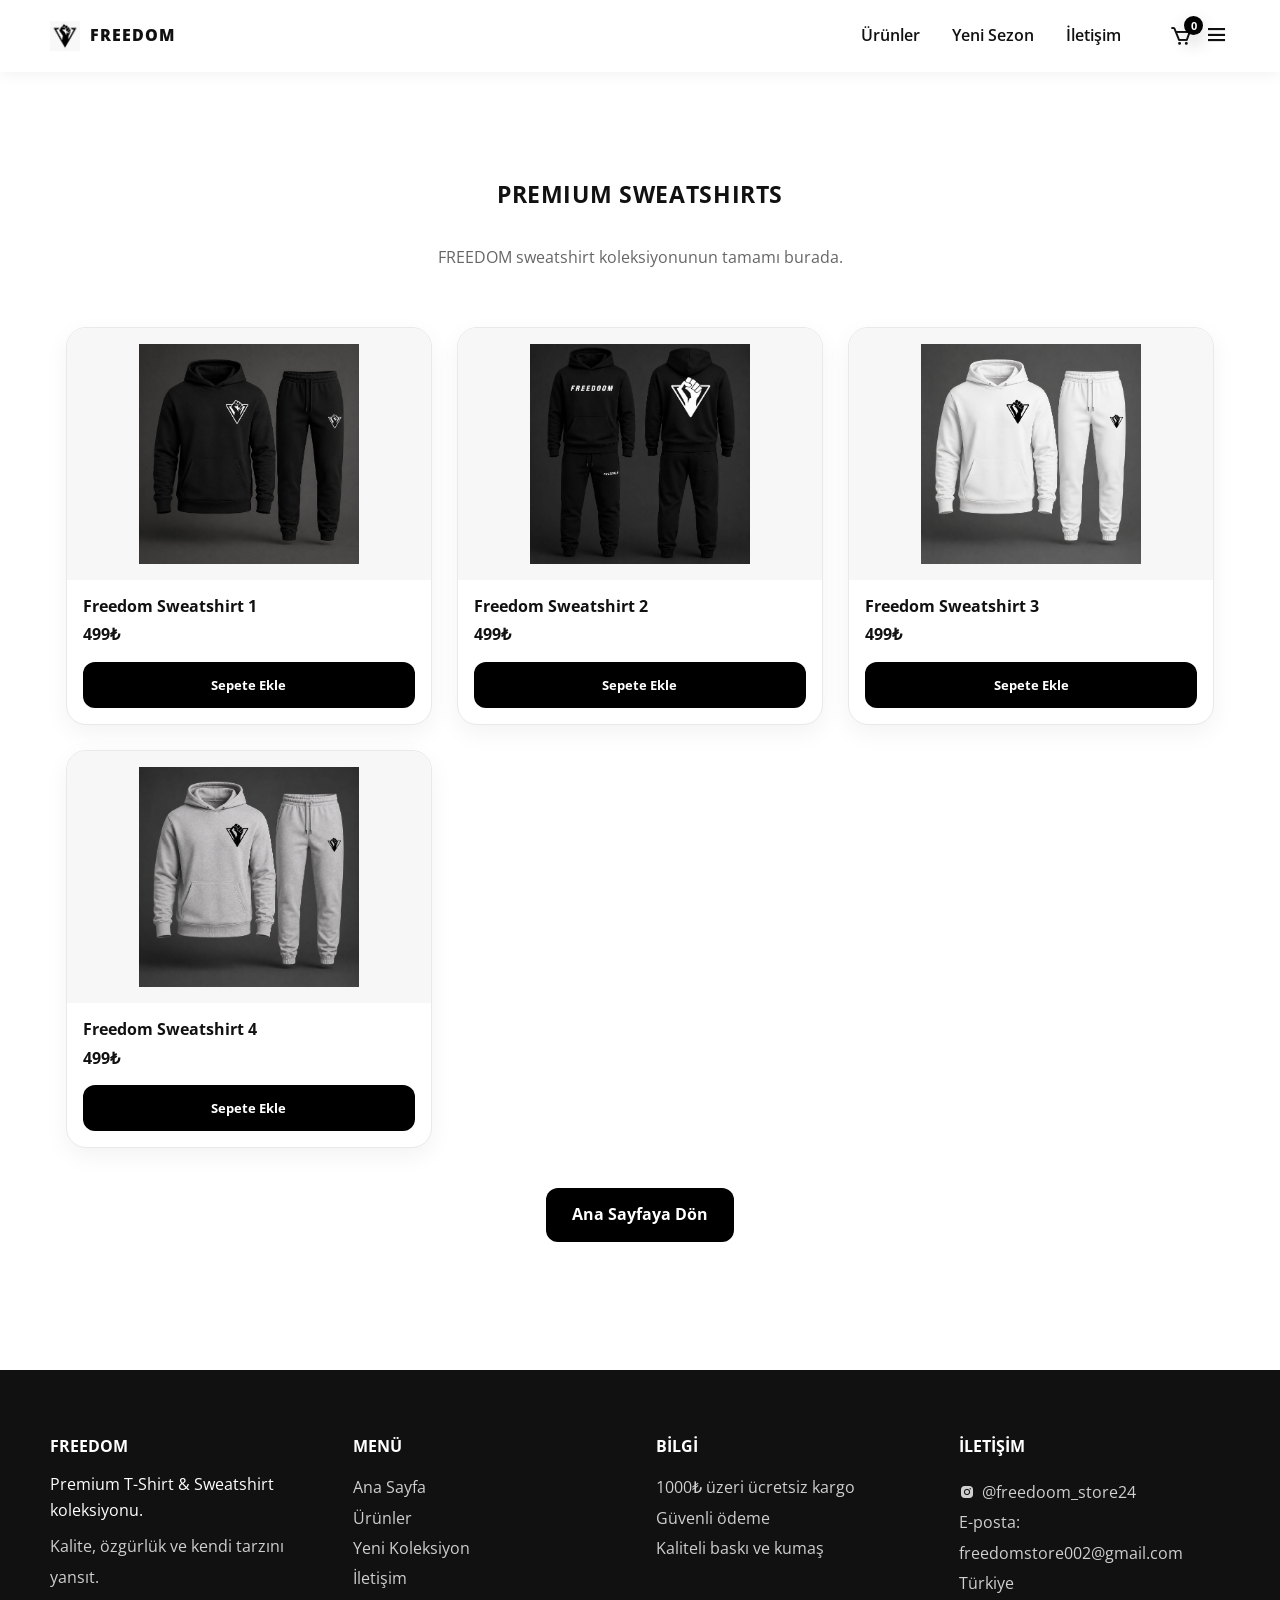
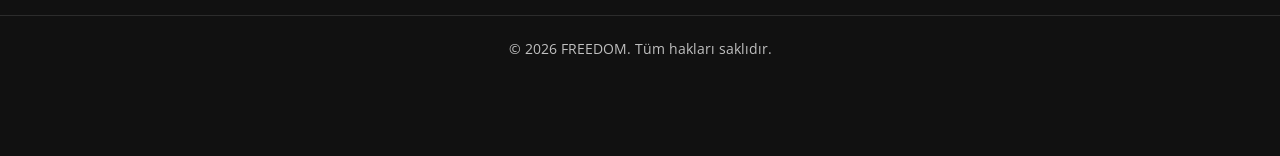
==== premium-sweatshirts.html @ 33b05106 "Create premium-sweatshirts.html" ====
<!DOCTYPE html>
<html lang="tr">
<head>
    <meta charset="UTF-8" />
    <meta name="viewport" content="width=device-width, initial-scale=1.0" />
    <title>Premium Sweatshirts | FREEDOM</title>

    <link rel="stylesheet" href="css/styles.css" />
    <link href="https://cdn.jsdelivr.net/npm/boxicons@2.0.5/css/boxicons.min.css" rel="stylesheet" />
</head>
<body>
    <!--===== HEADER =====-->
    <header class="l-header">
        <nav class="nav bd-grid">
            <a href="index.html" class="nav__logo">
                <img src="img/logo.png" alt="FREEDOM Logo" class="logo-img" />
                <span>FREEDOM</span>
            </a>

            <div class="nav__menu" id="nav-menu">
                <ul class="nav__list">
                    <li class="nav__item"><a href="index.html#featured" class="nav__link">Ürünler</a></li>
                    <li class="nav__item"><a href="index.html#new" class="nav__link">Yeni Sezon</a></li>
                    <li class="nav__item"><a href="index.html#iletisim" class="nav__link">İletişim</a></li>
                </ul>
            </div>

            <div class="nav__actions">
                <a href="sepet.html" class="nav__cart" aria-label="Sepet">
                    <i class="bx bx-cart"></i>
                    <span class="cart-badge" id="cart-count">0</span>
                </a>
                <i class="bx bx-menu nav__toggle" id="nav-toggle"></i>
            </div>
        </nav>
    </header>

    <main class="product-page">
        <section class="section">
            <div class="bd-grid">
                <h1 class="section-title" style="margin-bottom: .5rem;">PREMIUM SWEATSHIRTS</h1>
                <p style="text-align:center;color:#666;margin-bottom:2rem;">
                    FREEDOM sweatshirt koleksiyonunun tamamı burada.
                </p>

                <div class="new__container bd-grid">
                    <!-- 1 -->
                    <div class="new__card">
                        <div class="new__image-wrap">
                            <img src="img/sweat1..jpeg" alt="Freedom Sweatshirt 1" class="new__img" />
                        </div>
                        <div class="new__content">
                            <h3 class="new__name">Freedom Sweatshirt 1</h3>
                            <span class="new__price">499₺</span>
                            <div class="new__actions">
                                <button class="button add-to-cart"
                                    data-id="sweat1"
                                    data-name="Freedom Sweatshirt 1"
                                    data-price="499"
                                    data-image="img/sweat1..jpeg">
                                    Sepete Ekle
                                </button>
                            </div>
                        </div>
                    </div>

                    <!-- 2 -->
                    <div class="new__card">
                        <div class="new__image-wrap">
                            <img src="img/sweat2..jpeg" alt="Freedom Sweatshirt 2" class="new__img" />
                        </div>
                        <div class="new__content">
                            <h3 class="new__name">Freedom Sweatshirt 2</h3>
                            <span class="new__price">499₺</span>
                            <div class="new__actions">
                                <button class="button add-to-cart"
                                    data-id="sweat2"
                                    data-name="Freedom Sweatshirt 2"
                                    data-price="499"
                                    data-image="img/sweat2..jpeg">
                                    Sepete Ekle
                                </button>
                            </div>
                        </div>
                    </div>

                    <!-- 3 -->
                    <div class="new__card">
                        <div class="new__image-wrap">
                            <img src="img/sweat3..jpeg" alt="Freedom Sweatshirt 3" class="new__img" />
                        </div>
                        <div class="new__content">
                            <h3 class="new__name">Freedom Sweatshirt 3</h3>
                            <span class="new__price">499₺</span>
                            <div class="new__actions">
                                <button class="button add-to-cart"
                                    data-id="sweat3"
                                    data-name="Freedom Sweatshirt 3"
                                    data-price="499"
                                    data-image="img/sweat3..jpeg">
                                    Sepete Ekle
                                </button>
                            </div>
                        </div>
                    </div>

                    <!-- 4 -->
                    <div class="new__card">
                        <div class="new__image-wrap">
                            <img src="img/sweat4.jpeg" alt="Freedom Sweatshirt 4" class="new__img" />
                        </div>
                        <div class="new__content">
                            <h3 class="new__name">Freedom Sweatshirt 4</h3>
                            <span class="new__price">499₺</span>
                            <div class="new__actions">
                                <button class="button add-to-cart"
                                    data-id="sweat4"
                                    data-name="Freedom Sweatshirt 4"
                                    data-price="499"
                                    data-image="img/sweat4.jpeg">
                                    Sepete Ekle
                                </button>
                            </div>
                        </div>
                    </div>
                </div>

                <div style="text-align:center; margin-top: 1rem;">
                    <a href="index.html" class="button button--light">Ana Sayfaya Dön</a>
                </div>
            </div>
        </section>
    </main>

    <!--===== FOOTER =====-->
    <footer class="footer section" id="iletisim">
        <div class="footer__container bd-grid">
            <div class="footer__box">
                <h3 class="footer__title">FREEDOM</h3>
                <p class="footer__deal">Premium T-Shirt & Sweatshirt koleksiyonu.</p>
                <p class="footer__link">Kalite, özgürlük ve kendi tarzını yansıt.</p>
            </div>

            <div class="footer__box">
                <h3 class="footer__title">MENÜ</h3>
                <ul>
                    <li><a href="index.html" class="footer__link">Ana Sayfa</a></li>
                    <li><a href="index.html#featured" class="footer__link">Ürünler</a></li>
                    <li><a href="index.html#new" class="footer__link">Yeni Koleksiyon</a></li>
                    <li><a href="index.html#iletisim" class="footer__link">İletişim</a></li>
                </ul>
            </div>

            <div class="footer__box">
                <h3 class="footer__title">BİLGİ</h3>
                <ul>
                    <li><span class="footer__link">1000₺ üzeri ücretsiz kargo</span></li>
                    <li><span class="footer__link">Güvenli ödeme</span></li>
                    <li><span class="footer__link">Kaliteli baskı ve kumaş</span></li>
                </ul>
            </div>

            <div class="footer__box">
                <h3 class="footer__title">İLETİŞİM</h3>
                <a href="https://instagram.com/freedoom_store24" target="_blank" class="footer__social">
                    <i class="bx bxl-instagram-alt"></i> @freedoom_store24
                </a>
                <p class="footer__link">E-posta: freedomstore002@gmail.com</p>
                <p class="footer__link">Türkiye</p>
            </div>
        </div>

        <p class="footer__copy">&#169; 2026 FREEDOM. Tüm hakları saklıdır.</p>
    </footer>

    <script src="js/main.js"></script>
</body>
</html>
---- css/styles.css ----
/*===== GOOGLE FONTS =====*/
@import url("https://fonts.googleapis.com/css2?family=Open+Sans:wght@400;600;700;800&display=swap");

/*===== VARIABLES =====*/
:root {
  --header-height: 4.5rem;

  --first-color: #000000;
  --first-color-alt: #1f1f1f;
  --white-color: #ffffff;
  --dark-color: #111111;
  --dark-color-light: #666666;
  --gray-color: #f7f7f7;
  --border-color: #e9e9e9;

  --body-font: "Open Sans", sans-serif;

  --big-font-size: 2.4rem;
  --h1-font-size: 1.65rem;
  --h2-font-size: 1.2rem;
  --normal-font-size: 0.95rem;
  --small-font-size: 0.82rem;

  --font-semi: 600;
  --font-bold: 700;
  --font-extra: 800;

  --mb-1: 0.5rem;
  --mb-2: 1rem;
  --mb-3: 1.5rem;
  --mb-4: 2rem;
  --mb-5: 3rem;

  --radius-sm: 10px;
  --radius-md: 16px;
  --radius-lg: 22px;

  --shadow-sm: 0 8px 20px rgba(0, 0, 0, 0.05);
  --shadow-md: 0 16px 40px rgba(0, 0, 0, 0.10);

  --z-fixed: 100;
}

@media screen and (min-width: 768px) {
  :root {
    --big-font-size: 4.8rem;
    --h1-font-size: 2.2rem;
    --h2-font-size: 1.45rem;
    --normal-font-size: 1rem;
    --small-font-size: 0.86rem;
  }
}

/*===== BASE =====*/
*,
::before,
::after {
  box-sizing: border-box;
}

html {
  scroll-behavior: smooth;
}

body {
  margin: var(--header-height) 0 0 0;
  font-family: var(--body-font);
  font-size: var(--normal-font-size);
  color: var(--dark-color);
  background: var(--white-color);
  line-height: 1.6;
}

h1,
h2,
h3,
p {
  margin: 0;
}

ul {
  margin: 0;
  padding: 0;
  list-style: none;
}

a {
  text-decoration: none;
  color: var(--dark-color);
}

img {
  max-width: 100%;
  display: block;
  height: auto;
}

button,
input,
textarea {
  font-family: var(--body-font);
}

/*===== REUSABLE =====*/
.section {
  padding: 4rem 0;
}

.section-title {
  font-size: var(--h2-font-size);
  text-align: center;
  margin-bottom: 0.5rem;
  color: var(--dark-color);
  letter-spacing: 0.04rem;
}

.section-all {
  display: inline-flex;
  align-items: center;
  justify-content: center;
  margin: 0 auto var(--mb-3);
  padding: 10px 18px;
  border: 1px solid #ddd;
  border-radius: 999px;
  color: #111;
  background: #fff;
  font-size: 0.85rem;
  font-weight: 700;
  transition: 0.3s;
}

.section-all:hover {
  background: #111;
  color: #fff;
  border-color: #111;
  transform: translateY(-2px);
}

.bd-grid {
  max-width: 1180px;
  width: calc(100% - 2rem);
  margin-left: auto;
  margin-right: auto;
  display: grid;
  gap: 1.5rem;
}

.button {
  display: inline-flex;
  align-items: center;
  justify-content: center;
  gap: 0.45rem;
  background: var(--first-color);
  color: var(--white-color);
  padding: 14px 26px;
  border-radius: 12px;
  font-weight: var(--font-bold);
  border: none;
  cursor: pointer;
  transition: 0.25s ease;
}

.button:hover {
  background: var(--first-color-alt);
  transform: translateY(-2px);
}

/*===== HEADER / NAV =====*/
.l-header {
  position: fixed;
  top: 0;
  left: 0;
  width: 100%;
  z-index: var(--z-fixed);
  background: rgba(255, 255, 255, 0.96);
  backdrop-filter: blur(10px);
  box-shadow: 0 2px 14px rgba(0, 0, 0, 0.06);
}

.nav {
  height: var(--header-height);
  display: flex;
  align-items: center;
  justify-content: space-between;
}

.nav__logo {
  display: inline-flex;
  align-items: center;
  gap: 10px;
  font-weight: var(--font-extra);
  color: var(--dark-color);
}

.logo-img {
  width: 30px !important;
  height: 30px !important;
  object-fit: contain;
}

.nav__logo span {
  font-size: 1rem;
  letter-spacing: 0.06rem;
}

.nav__actions {
  display: flex;
  align-items: center;
  gap: 0.75rem;
}

.nav__cart {
  position: relative;
  display: inline-flex;
  align-items: center;
  justify-content: center;
  color: var(--dark-color);
  font-size: 1.45rem;
}

.cart-badge {
  position: absolute;
  top: -8px;
  right: -11px;
  min-width: 19px;
  height: 19px;
  padding: 0 5px;
  border-radius: 999px;
  background: var(--first-color);
  color: var(--white-color);
  font-size: 11px;
  font-weight: 700;
  display: flex;
  align-items: center;
  justify-content: center;
  line-height: 1;
  box-shadow: 0 8px 18px rgba(0, 0, 0, 0.18);
}

.nav__toggle {
  font-size: 1.6rem;
  cursor: pointer;
  color: var(--dark-color);
}

@media screen and (max-width: 767px) {
  .nav__menu {
    position: fixed;
    top: var(--header-height);
    right: -100%;
    width: 82%;
    max-width: 320px;
    height: calc(100vh - var(--header-height));
    background: var(--white-color);
    padding: 2rem 1.5rem;
    box-shadow: -10px 0 30px rgba(0, 0, 0, 0.08);
    transition: 0.35s ease;
  }

  .nav__list {
    display: flex;
    flex-direction: column;
    gap: 1.4rem;
  }

  .nav__link {
    font-weight: var(--font-semi);
  }

  .show {
    right: 0;
  }
}

@media screen and (min-width: 768px) {
  body {
    margin-top: 0;
  }

  .nav__menu {
    margin-left: auto;
    margin-right: 1.5rem;
  }

  .nav__list {
    display: flex;
    align-items: center;
    gap: 2rem;
  }

  .nav__link {
    font-weight: var(--font-semi);
    position: relative;
  }

  .nav__link::after {
    content: "";
    position: absolute;
    left: 0;
    bottom: -6px;
    width: 0;
    height: 2px;
    background: var(--dark-color);
    transition: 0.25s ease;
  }

  .nav__link:hover::after {
    width: 100%;
  }

  .nav__toggle {
    display: none;
  }
}

/*===== HOME =====*/
.home {
  background: linear-gradient(180deg, #fafafa 0%, #f4f4f4 100%);
}

.home__container {
  min-height: calc(100vh - var(--header-height));
  display: grid;
  align-items: center;
  gap: 2rem;
  padding: 2rem 0 3rem;
}

.home__data {
  text-align: center;
}

.home__title {
  font-size: var(--big-font-size);
  line-height: 1;
  letter-spacing: 0.18rem;
  margin-bottom: 1.4rem;
  font-weight: var(--font-extra);
}

.home__title span {
  display: block;
  margin-top: 0.8rem;
  font-size: var(--h1-font-size);
  letter-spacing: 0.14rem;
  font-weight: var(--font-semi);
}

.home__img {
  width: 100%;
  max-width: 320px;
  margin: 0 auto;
  object-fit: contain;
}

@media screen and (min-width: 1024px) {
  .home__container {
    grid-template-columns: 1fr 1fr;
    gap: 2rem;
    padding: 4rem 0 2rem;
  }

  .home__data {
    text-align: left;
    max-width: 560px;
  }

  .home__img {
    max-width: 760px;
    justify-self: end;
  }
}

/*===== COLLECTION =====*/
.collection__container {
  grid-template-columns: 1fr;
}

.collection__box {
  background: var(--gray-color);
  border-radius: 24px;
  overflow: hidden;
  padding: 1.5rem;
  display: grid;
  align-items: center;
  gap: 1.25rem;
  min-height: 280px;
  transition: 0.25s ease;
  box-shadow: 0 8px 24px rgba(0, 0, 0, 0.04);
}

.collection__box:hover {
  transform: translateY(-4px);
  box-shadow: 0 18px 40px rgba(0, 0, 0, 0.10);
}

.collection__img {
  width: 100%;
  max-width: 220px;
  margin: 0 auto;
  object-fit: cover;
}

.collection__data {
  text-align: center;
}

.collection__subtitle {
  color: var(--dark-color-light);
  font-size: var(--normal-font-size);
  text-transform: uppercase;
}

.collection__title {
  font-size: var(--h1-font-size);
  margin-bottom: 0.9rem;
  text-transform: uppercase;
  line-height: 1.2;
}

.collection__view {
  color: var(--dark-color-light);
  font-weight: var(--font-semi);
}

.collection__view:hover {
  text-decoration: underline;
}

@media screen and (min-width: 768px) {
  .collection__container {
    grid-template-columns: repeat(2, 1fr);
  }

  .collection__box {
    grid-template-columns: 1fr auto;
  }

  .collection__data {
    text-align: left;
  }

  .collection__img {
    margin: 0;
    max-width: 240px;
    height: 260px;
  }
}

/*===== FEATURED =====*/
.featured__container {
  grid-template-columns: 1fr;
  gap: 2rem;
}

.featured__product {
  display: block;
  color: var(--dark-color);
  background: #fff;
  border-radius: 18px;
  padding: 1rem 1rem 1.25rem;
  box-shadow: 0 8px 24px rgba(0, 0, 0, 0.05);
  transition: 0.35s;
  overflow: hidden;
}

.featured__product:hover {
  transform: translateY(-8px);
  box-shadow: 0 18px 40px rgba(0, 0, 0, 0.10);
}

.featured__box {
  position: relative;
  min-height: 280px;
  background: var(--gray-color);
  border-radius: var(--radius-md);
  display: flex;
  align-items: center;
  justify-content: center;
  padding: 1rem;
  overflow: hidden;
}

.featured__img {
  width: 220px;
  max-width: 100%;
  object-fit: contain;
  transition: transform 0.35s ease;
}

.featured__product:hover .featured__img {
  transform: scale(1.04);
}

.featured__new {
  position: absolute;
  top: 12px;
  left: 12px;
  background: var(--first-color);
  color: var(--white-color);
  font-size: 11px;
  padding: 6px 10px;
  border-radius: 999px;
  font-weight: var(--font-bold);
}

.featured__data {
  text-align: center;
  margin-top: 1rem;
}

.featured__name {
  font-size: 0.95rem;
  font-weight: 700;
  text-transform: uppercase;
  margin-bottom: 0.35rem;
}

.featured__price {
  display: block;
  margin-top: 0.35rem;
  font-size: 1rem;
  color: #111;
  font-weight: 700;
}

.featured__info {
  color: var(--dark-color-light);
  font-size: 0.88rem;
  line-height: 1.5;
  margin-top: 0.35rem;
}

@media screen and (min-width: 768px) {
  .featured__container {
    grid-template-columns: repeat(2, 1fr);
  }
}

@media screen and (min-width: 1100px) {
  .featured__container {
    grid-template-columns: repeat(4, 1fr);
  }
}

/*===== OFFER =====*/
.offer.section {
  padding-top: 1rem;
}

.offer__bg {
  background: url("../img/offer.jpg") center/cover no-repeat;
  border-radius: 24px;
  overflow: hidden;
}

.offer__data {
  padding: 4rem 1rem;
  text-align: center;
  background: rgba(0, 0, 0, 0.52);
  color: var(--white-color);
}

.offer__title {
  font-size: var(--h1-font-size);
  margin-bottom: 0.75rem;
  letter-spacing: 0.05rem;
  text-transform: uppercase;
}

.offer__description {
  max-width: 620px;
  margin: 0 auto 1.2rem;
  letter-spacing: 0.08rem;
}

/*===== NEW COLLECTION =====*/
.new__container {
  grid-template-columns: repeat(2, 1fr);
  gap: 1.6rem;
}

.new__card {
  background: #fff;
  border: 1px solid var(--border-color);
  border-radius: 20px;
  overflow: hidden;
  transition: 0.35s;
  box-shadow: 0 8px 24px rgba(0, 0, 0, 0.05);
}

.new__card:hover {
  transform: translateY(-6px);
  box-shadow: 0 18px 40px rgba(0, 0, 0, 0.10);
}

.new__image-wrap {
  position: relative;
  background: var(--gray-color);
  min-height: 240px;
  display: flex;
  align-items: center;
  justify-content: center;
  padding: 1rem;
  overflow: hidden;
}

.new__img {
  width: 100%;
  max-width: 220px;
  height: 220px;
  object-fit: contain;
  margin: 0 auto;
}

.new__overlay {
  position: absolute;
  inset: 0;
  background: rgba(0, 0, 0, 0.18);
  display: flex;
  align-items: center;
  justify-content: center;
  opacity: 0;
  transition: 0.25s ease;
}

.new__card:hover .new__overlay {
  opacity: 1;
}

.new__content {
  padding: 1rem;
}

.new__name {
  font-size: 0.98rem;
  font-weight: var(--font-bold);
  margin-bottom: 0.35rem;
  line-height: 1.35;
}

.new__price {
  display: inline-block;
  margin-bottom: 0.85rem;
  font-weight: var(--font-bold);
}

.new__actions {
  display: grid;
  gap: 0.7rem;
}

.new__actions .button {
  width: 100%;
}

@media screen and (min-width: 768px) {
  .new__container {
    grid-template-columns: repeat(3, 1fr);
  }
}

/*===== NEWSLETTER =====*/
.newsletter {
  text-align: center;
}

.newsletter__subscribed {
  background: #f8f8f8;
  border-radius: 24px;
  padding: 2rem 1.25rem;
}

.newsletter__description {
  max-width: 560px;
  margin: 0 auto 1rem;
  color: var(--dark-color-light);
}

.newsletter__form {
  display: grid;
  grid-template-columns: 1fr;
  gap: 0.75rem;
  max-width: 520px;
  margin: 0 auto;
}

.newsletter__input {
  min-height: 52px;
  border: 1px solid var(--border-color);
  background: var(--white-color);
  padding: 14px 16px;
  border-radius: 12px;
  outline: none;
}

@media screen and (min-width: 768px) {
  .newsletter__form {
    grid-template-columns: 1fr auto;
  }
}

/*===== FOOTER =====*/
.footer {
  background: var(--dark-color);
  color: var(--white-color);
}

.footer__container {
  grid-template-columns: 1fr;
  gap: 2rem;
}

.footer__title {
  margin-bottom: 0.8rem;
  font-size: 1rem;
}

.footer__deal {
  margin-bottom: 0.5rem;
}

.footer__link,
.footer__social {
  color: #cfcfcf;
  line-height: 1.9;
}

.footer__social {
  display: inline-flex;
  align-items: center;
  gap: 0.45rem;
  margin-top: 0.3rem;
}

.footer__link:hover,
.footer__social:hover {
  color: var(--white-color);
}

.footer__copy {
  border-top: 1px solid #2c2c2c;
  text-align: center;
  color: #c0c0c0;
  font-size: var(--small-font-size);
  padding: 1.4rem 1rem 2rem;
  margin-top: 1rem;
}

@media screen and (min-width: 768px) {
  .footer__container {
    grid-template-columns: repeat(2, 1fr);
  }
}

@media screen and (min-width: 1024px) {
  .footer__container {
    grid-template-columns: repeat(4, 1fr);
  }
}

/*===== PRODUCT PAGE =====*/
.product-page {
  padding: 7rem 0 4rem;
}

.product-detail {
  grid-template-columns: 1fr;
  gap: 2rem;
  align-items: center;
}

.product-detail__gallery {
  background: var(--gray-color);
  border-radius: var(--radius-lg);
  padding: 1.5rem;
  min-height: 420px;
  display: flex;
  align-items: center;
  justify-content: center;
}

.product-detail__gallery img {
  max-width: 420px;
  width: 100%;
  object-fit: contain;
}

.product-detail__title {
  font-size: var(--h1-font-size);
  margin-bottom: 0.8rem;
  line-height: 1.25;
}

.product-detail__price {
  display: inline-block;
  font-size: 1.45rem;
  font-weight: var(--font-extra);
  margin-bottom: 1rem;
}

.product-detail__meta {
  color: var(--dark-color-light);
  margin-bottom: 0.45rem;
}

.product-detail__description {
  margin-top: 1.25rem;
  color: var(--dark-color-light);
  line-height: 1.8;
}

.product-detail__buttons {
  display: flex;
  flex-wrap: wrap;
  gap: 0.85rem;
  margin-top: 2rem;
}

@media screen and (min-width: 900px) {
  .product-detail {
    grid-template-columns: 1fr 1fr;
  }
}

/*===== TOAST =====*/
.toast-container {
  position: fixed;
  top: 88px;
  right: 20px;
  z-index: 9999;
  display: flex;
  flex-direction: column;
  gap: 12px;
}

.toast {
  min-width: 260px;
  max-width: 340px;
  background: #111;
  color: #fff;
  padding: 14px 16px;
  border-radius: 16px;
  box-shadow: 0 16px 40px rgba(0, 0, 0, 0.22);
  display: flex;
  align-items: flex-start;
  gap: 12px;
  opacity: 0;
  transform: translateY(-10px);
  animation: toastIn 0.25s ease forwards;
}

.toast__icon {
  font-size: 1.25rem;
  line-height: 1;
  margin-top: 2px;
}

.toast__content {
  flex: 1;
}

.toast__title {
  font-size: 0.95rem;
  font-weight: 700;
  margin-bottom: 2px;
}

.toast__text {
  font-size: 0.85rem;
  color: rgba(255, 255, 255, 0.85);
  line-height: 1.45;
}

.toast.hide {
  animation: toastOut 0.25s ease forwards;
}

@keyframes toastIn {
  from {
    opacity: 0;
    transform: translateY(-10px);
  }
  to {
    opacity: 1;
    transform: translateY(0);
  }
}

@keyframes toastOut {
  from {
    opacity: 1;
    transform: translateY(0);
  }
  to {
    opacity: 0;
    transform: translateY(-10px);
  }
}

/*===== MOBILE =====*/
@media screen and (max-width: 767px) {
  .section-title {
    margin-bottom: 0.8rem;
  }

  .section-all {
    margin-bottom: 1.5rem;
  }

  .featured__product {
    padding: 0.85rem 0.85rem 1rem;
  }

  .featured__box {
    min-height: 220px;
  }

  .featured__img {
    width: 190px;
  }

  .new__img {
    height: 180px;
    max-width: 180px;
  }

  .toast-container {
    left: 14px;
    right: 14px;
    top: 78px;
  }

  .toast {
    max-width: 100%;
    min-width: 0;
  }

  .newsletter__form {
    grid-template-columns: 1fr;
  }
}
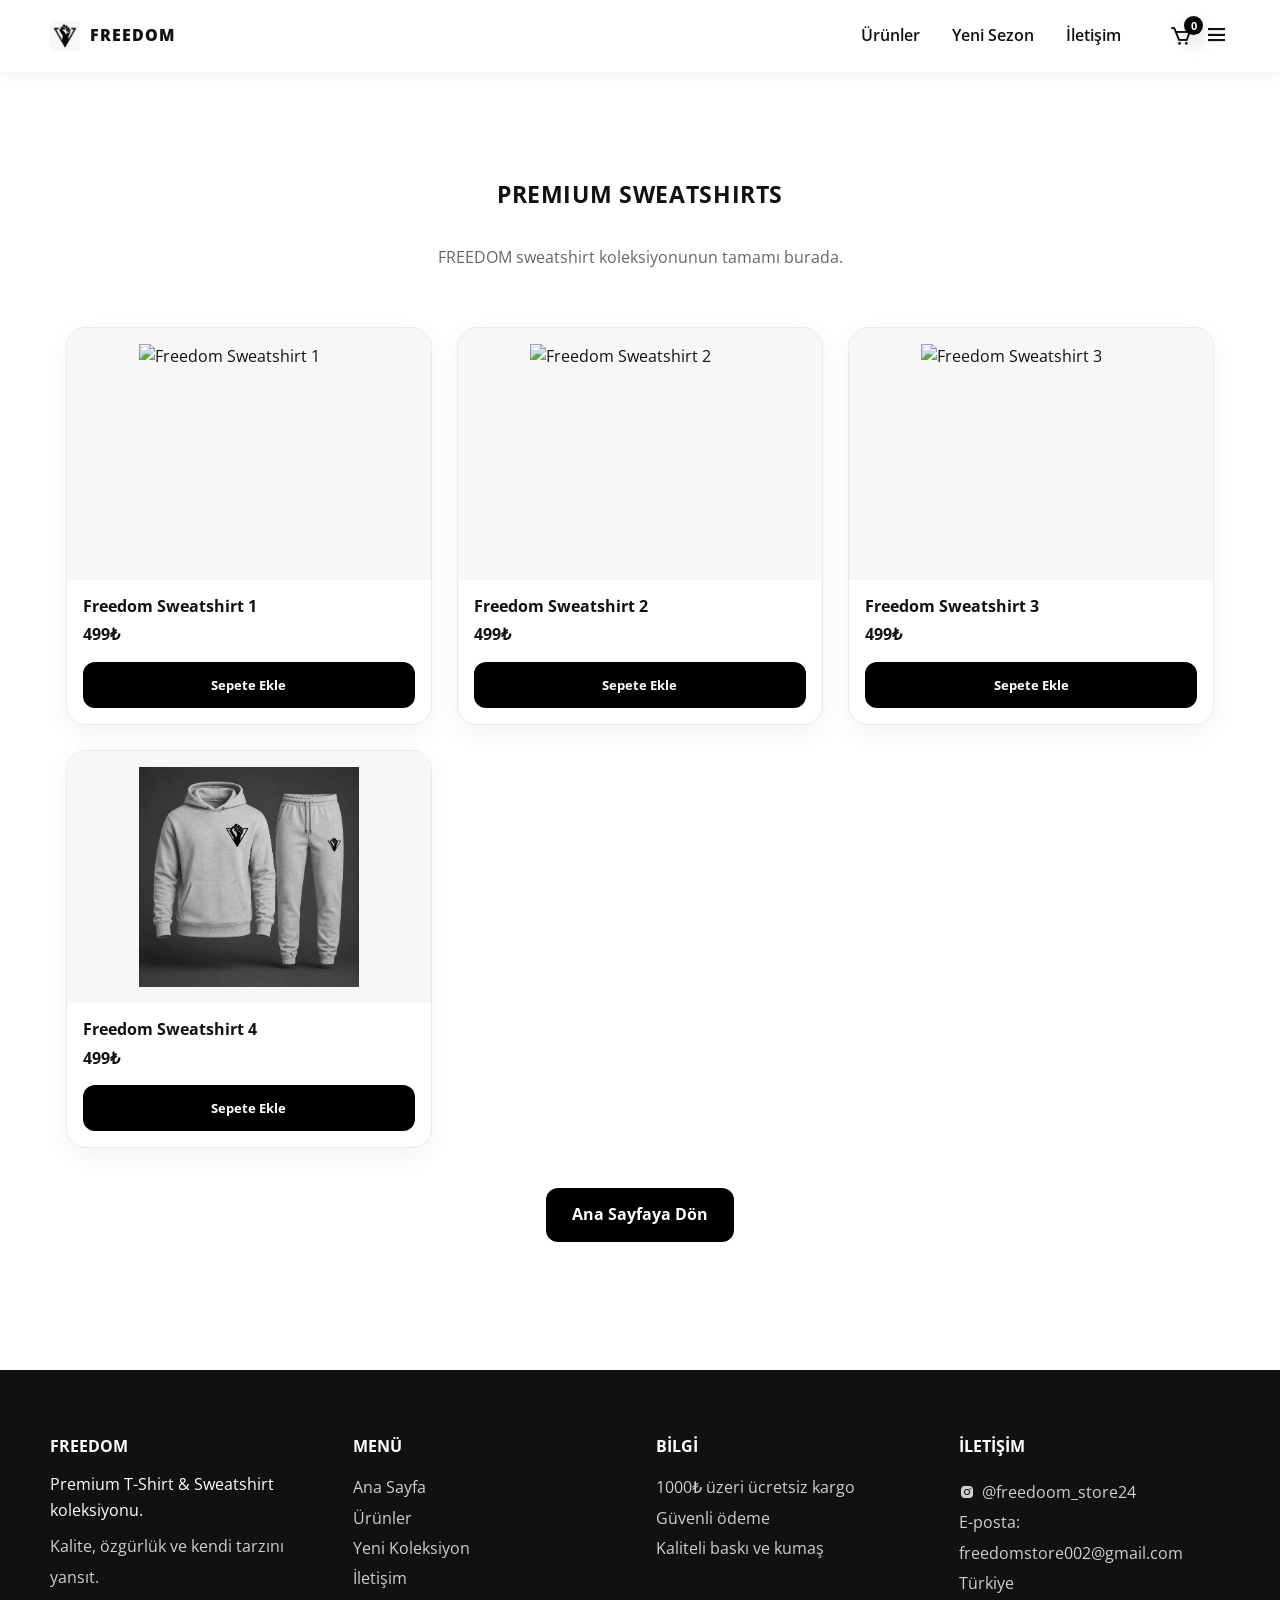
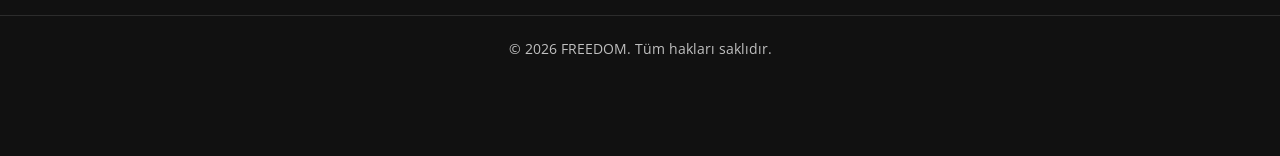
==== commit b703ba51: "Fix image paths and remove unnecessary comments" ====
--- a/premium-sweatshirts.html
+++ b/premium-sweatshirts.html
@@ -9,7 +9,6 @@
     <link href="https://cdn.jsdelivr.net/npm/boxicons@2.0.5/css/boxicons.min.css" rel="stylesheet" />
 </head>
 <body>
-    <!--===== HEADER =====-->
     <header class="l-header">
         <nav class="nav bd-grid">
             <a href="index.html" class="nav__logo">
@@ -38,16 +37,16 @@
     <main class="product-page">
         <section class="section">
             <div class="bd-grid">
-                <h1 class="section-title" style="margin-bottom: .5rem;">PREMIUM SWEATSHIRTS</h1>
+                <h1 class="section-title" style="margin-bottom:.5rem;">PREMIUM SWEATSHIRTS</h1>
                 <p style="text-align:center;color:#666;margin-bottom:2rem;">
                     FREEDOM sweatshirt koleksiyonunun tamamı burada.
                 </p>
 
                 <div class="new__container bd-grid">
-                    <!-- 1 -->
-                    <div class="new__card">
+
+                    <a class="new__card product-card-link" href="urun-detay.html?name=Freedom%20Sweatshirt%201&price=499&image=img/sweat1.jpeg">
                         <div class="new__image-wrap">
-                            <img src="img/sweat1..jpeg" alt="Freedom Sweatshirt 1" class="new__img" />
+                            <img src="img/sweat1.jpeg" alt="Freedom Sweatshirt 1" class="new__img" />
                         </div>
                         <div class="new__content">
                             <h3 class="new__name">Freedom Sweatshirt 1</h3>
@@ -57,17 +56,14 @@
                                     data-id="sweat1"
                                     data-name="Freedom Sweatshirt 1"
                                     data-price="499"
-                                    data-image="img/sweat1..jpeg">
-                                    Sepete Ekle
-                                </button>
+                                    data-image="img/sweat1.jpeg">Sepete Ekle</button>
                             </div>
                         </div>
-                    </div>
+                    </a>
 
-                    <!-- 2 -->
-                    <div class="new__card">
+                    <a class="new__card product-card-link" href="urun-detay.html?name=Freedom%20Sweatshirt%202&price=499&image=img/sweat2.jpeg">
                         <div class="new__image-wrap">
-                            <img src="img/sweat2..jpeg" alt="Freedom Sweatshirt 2" class="new__img" />
+                            <img src="img/sweat2.jpeg" alt="Freedom Sweatshirt 2" class="new__img" />
                         </div>
                         <div class="new__content">
                             <h3 class="new__name">Freedom Sweatshirt 2</h3>
@@ -77,17 +73,14 @@
                                     data-id="sweat2"
                                     data-name="Freedom Sweatshirt 2"
                                     data-price="499"
-                                    data-image="img/sweat2..jpeg">
-                                    Sepete Ekle
-                                </button>
+                                    data-image="img/sweat2.jpeg">Sepete Ekle</button>
                             </div>
                         </div>
-                    </div>
+                    </a>
 
-                    <!-- 3 -->
-                    <div class="new__card">
+                    <a class="new__card product-card-link" href="urun-detay.html?name=Freedom%20Sweatshirt%203&price=499&image=img/sweat3.jpeg">
                         <div class="new__image-wrap">
-                            <img src="img/sweat3..jpeg" alt="Freedom Sweatshirt 3" class="new__img" />
+                            <img src="img/sweat3.jpeg" alt="Freedom Sweatshirt 3" class="new__img" />
                         </div>
                         <div class="new__content">
                             <h3 class="new__name">Freedom Sweatshirt 3</h3>
@@ -97,15 +90,12 @@
                                     data-id="sweat3"
                                     data-name="Freedom Sweatshirt 3"
                                     data-price="499"
-                                    data-image="img/sweat3..jpeg">
-                                    Sepete Ekle
-                                </button>
+                                    data-image="img/sweat3.jpeg">Sepete Ekle</button>
                             </div>
                         </div>
-                    </div>
+                    </a>
 
-                    <!-- 4 -->
-                    <div class="new__card">
+                    <a class="new__card product-card-link" href="urun-detay.html?name=Freedom%20Sweatshirt%204&price=499&image=img/sweat4.jpeg">
                         <div class="new__image-wrap">
                             <img src="img/sweat4.jpeg" alt="Freedom Sweatshirt 4" class="new__img" />
                         </div>
@@ -117,12 +107,11 @@
                                     data-id="sweat4"
                                     data-name="Freedom Sweatshirt 4"
                                     data-price="499"
-                                    data-image="img/sweat4.jpeg">
-                                    Sepete Ekle
-                                </button>
+                                    data-image="img/sweat4.jpeg">Sepete Ekle</button>
                             </div>
                         </div>
-                    </div>
+                    </a>
+
                 </div>
 
                 <div style="text-align:center; margin-top: 1rem;">
@@ -132,7 +121,6 @@
         </section>
     </main>
 
-    <!--===== FOOTER =====-->
     <footer class="footer section" id="iletisim">
         <div class="footer__container bd-grid">
             <div class="footer__box">
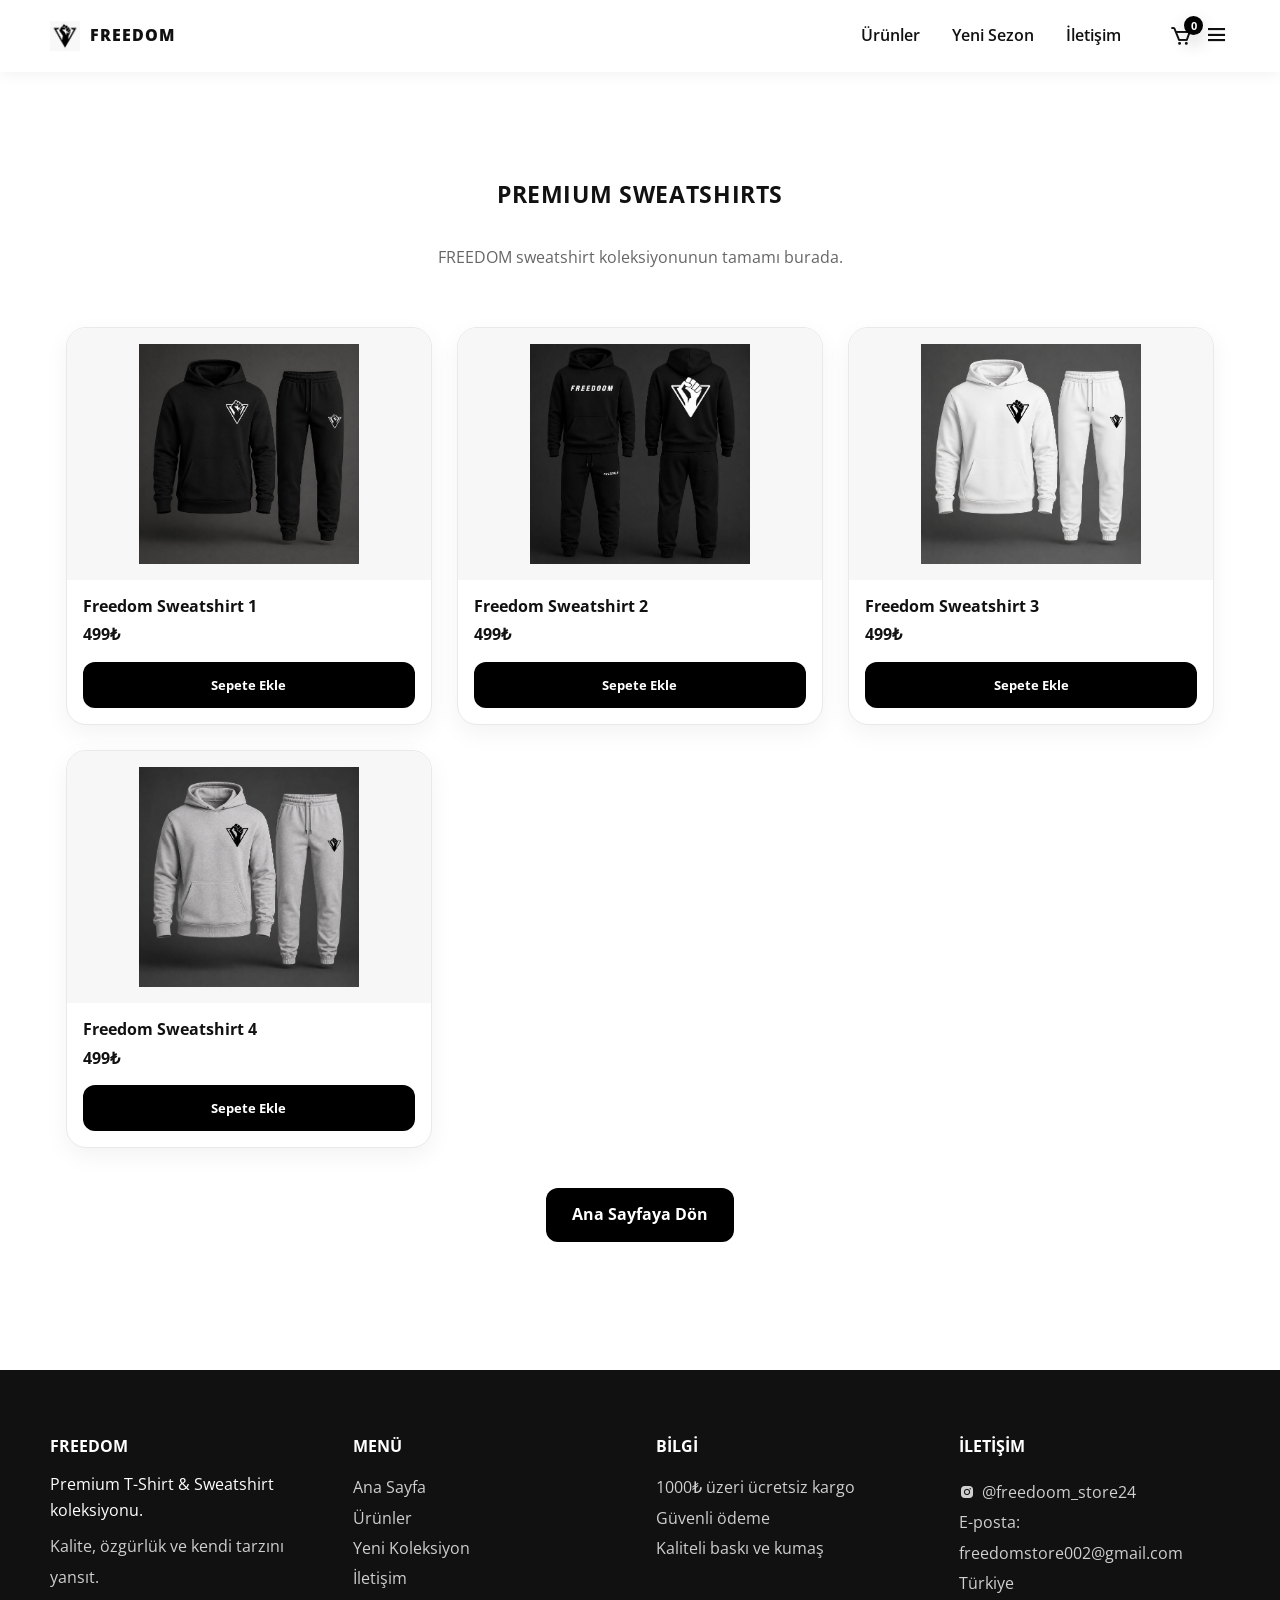
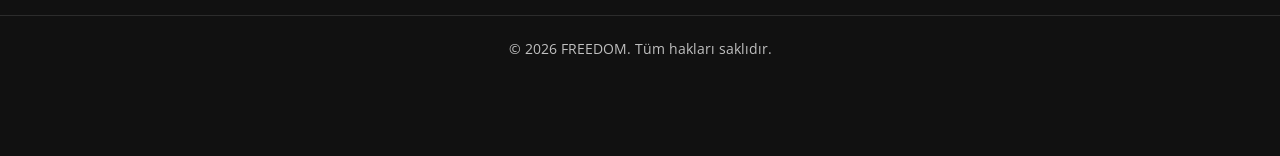
==== commit 34c27a91: "Fix image source paths for Freedom Sweatshirts Updated image source paths for Freedom Sweatshirts to" ====
--- a/premium-sweatshirts.html
+++ b/premium-sweatshirts.html
@@ -46,7 +46,7 @@
 
                     <a class="new__card product-card-link" href="urun-detay.html?name=Freedom%20Sweatshirt%201&price=499&image=img/sweat1.jpeg">
                         <div class="new__image-wrap">
-                            <img src="img/sweat1.jpeg" alt="Freedom Sweatshirt 1" class="new__img" />
+                            <img src="img/sweat1..jpeg" alt="Freedom Sweatshirt 1" class="new__img" />
                         </div>
                         <div class="new__content">
                             <h3 class="new__name">Freedom Sweatshirt 1</h3>
@@ -63,7 +63,7 @@
 
                     <a class="new__card product-card-link" href="urun-detay.html?name=Freedom%20Sweatshirt%202&price=499&image=img/sweat2.jpeg">
                         <div class="new__image-wrap">
-                            <img src="img/sweat2.jpeg" alt="Freedom Sweatshirt 2" class="new__img" />
+                            <img src="img/sweat2..jpeg" alt="Freedom Sweatshirt 2" class="new__img" />
                         </div>
                         <div class="new__content">
                             <h3 class="new__name">Freedom Sweatshirt 2</h3>
@@ -80,7 +80,7 @@
 
                     <a class="new__card product-card-link" href="urun-detay.html?name=Freedom%20Sweatshirt%203&price=499&image=img/sweat3.jpeg">
                         <div class="new__image-wrap">
-                            <img src="img/sweat3.jpeg" alt="Freedom Sweatshirt 3" class="new__img" />
+                            <img src="img/sweat3..jpeg" alt="Freedom Sweatshirt 3" class="new__img" />
                         </div>
                         <div class="new__content">
                             <h3 class="new__name">Freedom Sweatshirt 3</h3>
--- a/css/styles.css
+++ b/css/styles.css
@@ -940,3 +940,18 @@
     grid-template-columns: 1fr;
   }
 }
+.collection__box{
+  display: grid;
+  color: var(--dark-color);
+}
+
+.product-card-link{
+  display: block;
+  color: var(--dark-color);
+  text-decoration: none;
+}
+
+.product-card-link .new__actions{
+  position: relative;
+  z-index: 2;
+}
